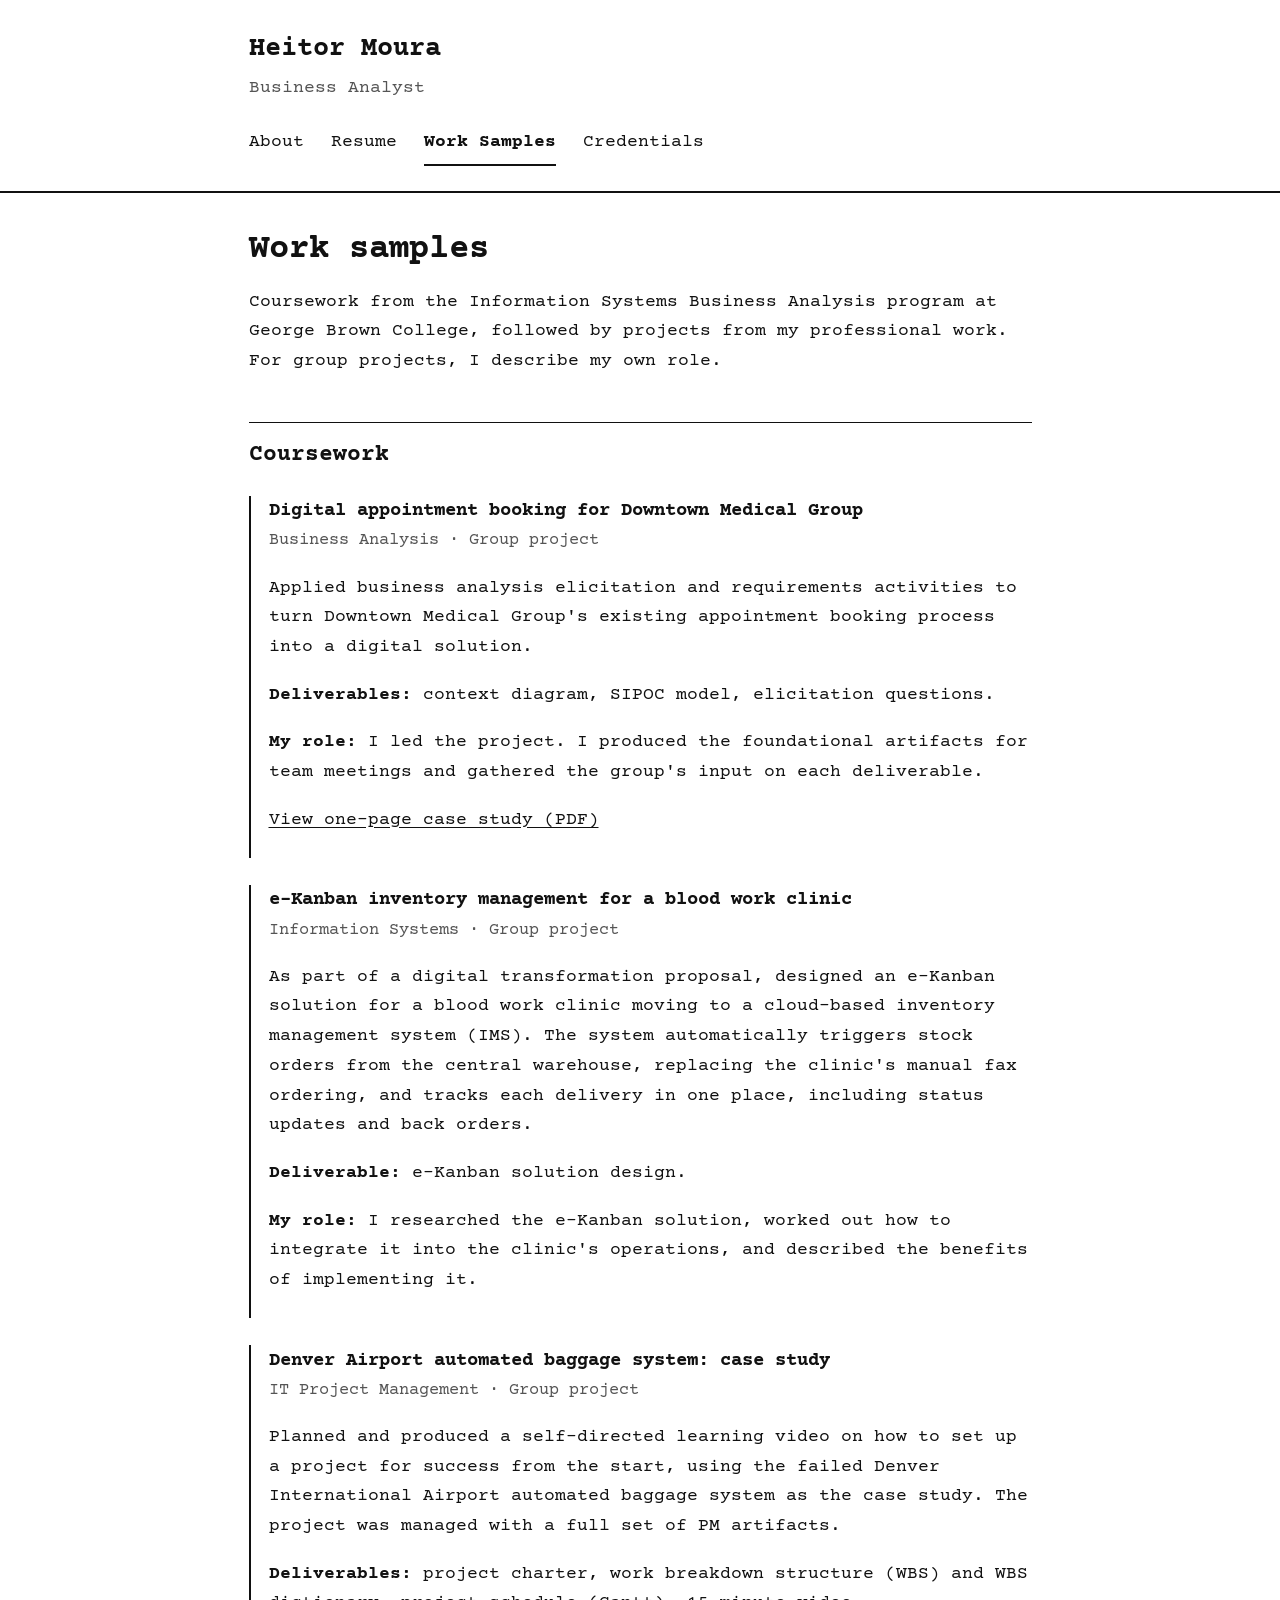
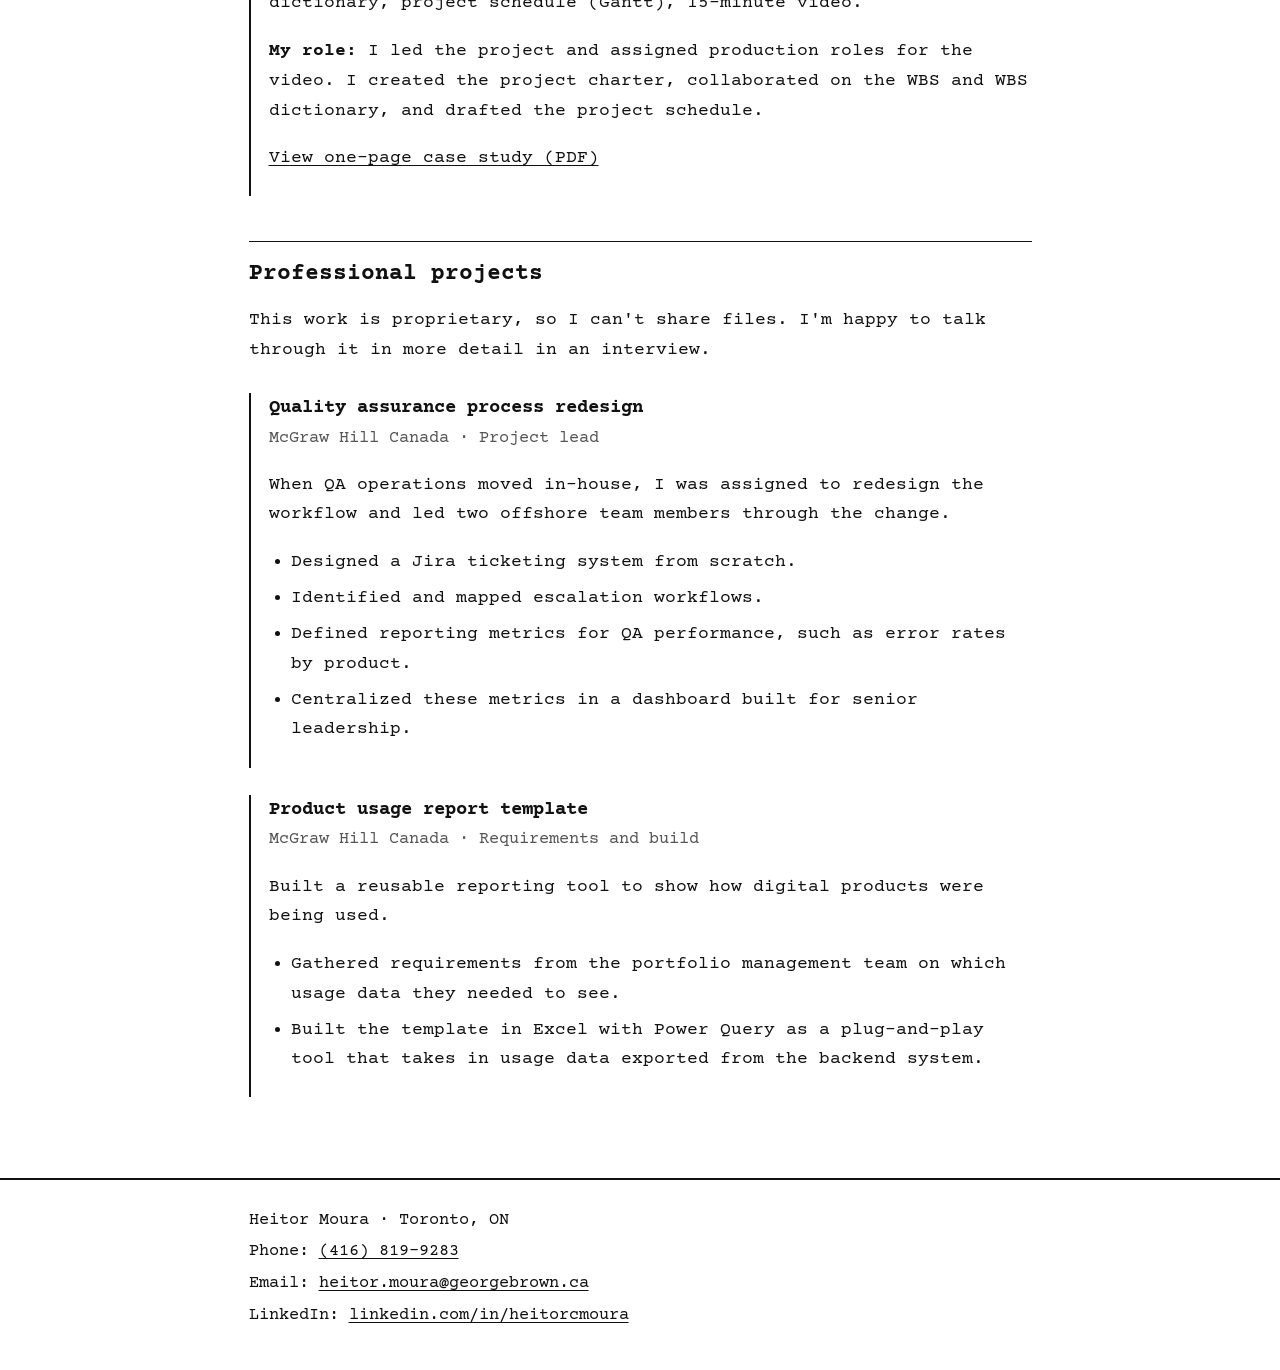
==== work.html @ b1bc829b "Add files via upload" ====
<!DOCTYPE html>
<html lang="en">
<head>
  <meta charset="utf-8">
  <meta name="viewport" content="width=device-width, initial-scale=1">
  <title>Work Samples | Heitor Moura</title>
  <meta name="description" content="Portfolio of Heitor Moura, business analyst: requirements, SQL, UAT and process design.">
  <link rel="preconnect" href="https://fonts.googleapis.com">
  <link rel="preconnect" href="https://fonts.gstatic.com" crossorigin>
  <link href="https://fonts.googleapis.com/css2?family=Courier+Prime:wght@400;700&display=swap" rel="stylesheet">
  <link rel="stylesheet" href="css/style.css">
</head>
<body>
  <a class="skip" href="#main">Skip to content</a>
  <header class="site">
    <div class="wrap">
      <a class="name" href="index.html">Heitor Moura</a>
      <p class="tagline">Business Analyst</p>
      <nav aria-label="Main">
        <ul>
        <li><a href="index.html">About</a></li>
        <li><a href="resume.html">Resume</a></li>
        <li><a href="work.html" aria-current="page">Work Samples</a></li>
        <li><a href="credentials.html">Credentials</a></li>
        </ul>
      </nav>
    </div>
  </header>

  <main id="main">
    <div class="wrap">

      <h1>Work samples</h1>
      <p>Coursework from the Information Systems Business Analysis program at George Brown College, followed by projects from my professional work. For group projects, I describe my own role.</p>

      <h2>Coursework</h2>

      <div class="entry">
        <h3>Digital appointment booking for Downtown Medical Group</h3>
        <p class="meta">Business Analysis &middot; Group project</p>
        <p>Applied business analysis elicitation and requirements activities to turn Downtown Medical Group's existing appointment booking process into a digital solution.</p>
        <p><strong>Deliverables:</strong> context diagram, SIPOC model, elicitation questions.</p>
        <p><strong>My role:</strong> I led the project. I produced the foundational artifacts for team meetings and gathered the group's input on each deliverable.</p>
        <p><a href="assets/sample-dmg-appointment-booking.pdf">View one-page case study (PDF)</a></p>
      </div>

      <div class="entry">
        <h3>e-Kanban inventory management for a blood work clinic</h3>
        <p class="meta">Information Systems &middot; Group project</p>
        <p>As part of a digital transformation proposal, designed an e-Kanban solution for a blood work clinic moving to a cloud-based inventory management system (IMS). The system automatically triggers stock orders from the central warehouse, replacing the clinic's manual fax ordering, and tracks each delivery in one place, including status updates and back orders.</p>
        <p><strong>Deliverable:</strong> e-Kanban solution design.</p>
        <p><strong>My role:</strong> I researched the e-Kanban solution, worked out how to integrate it into the clinic's operations, and described the benefits of implementing it.</p>
      </div>

      <div class="entry">
        <h3>Denver Airport automated baggage system: case study</h3>
        <p class="meta">IT Project Management &middot; Group project</p>
        <p>Planned and produced a self-directed learning video on how to set up a project for success from the start, using the failed Denver International Airport automated baggage system as the case study. The project was managed with a full set of PM artifacts.</p>
        <p><strong>Deliverables:</strong> project charter, work breakdown structure (WBS) and WBS dictionary, project schedule (Gantt), 15-minute video.</p>
        <p><strong>My role:</strong> I led the project and assigned production roles for the video. I created the project charter, collaborated on the WBS and WBS dictionary, and drafted the project schedule.</p>
        <p><a href="assets/sample-denver-airport.pdf">View one-page case study (PDF)</a></p>
      </div>

      <h2>Professional projects</h2>
      <p>This work is proprietary, so I can't share files. I'm happy to talk through it in more detail in an interview.</p>

      <div class="entry">
        <h3>Quality assurance process redesign</h3>
        <p class="meta">McGraw Hill Canada &middot; Project lead</p>
        <p>When QA operations moved in-house, I was assigned to redesign the workflow and led two offshore team members through the change.</p>
        <ul>
          <li>Designed a Jira ticketing system from scratch.</li>
          <li>Identified and mapped escalation workflows.</li>
          <li>Defined reporting metrics for QA performance, such as error rates by product.</li>
          <li>Centralized these metrics in a dashboard built for senior leadership.</li>
        </ul>
      </div>

      <div class="entry">
        <h3>Product usage report template</h3>
        <p class="meta">McGraw Hill Canada &middot; Requirements and build</p>
        <p>Built a reusable reporting tool to show how digital products were being used.</p>
        <ul>
          <li>Gathered requirements from the portfolio management team on which usage data they needed to see.</li>
          <li>Built the template in Excel with Power Query as a plug-and-play tool that takes in usage data exported from the backend system.</li>
        </ul>
      </div>

    </div>
  </main>

  <footer class="site">
    <div class="wrap">
      <p>Heitor Moura &middot; Toronto, ON</p>
      <p>Phone: <a href="tel:+14168199283">(416) 819-9283</a></p>
      <p>Email: <a href="mailto:heitor.moura@georgebrown.ca">heitor.moura@georgebrown.ca</a></p>
      <p>LinkedIn: <a href="https://www.linkedin.com/in/heitorcmoura/">linkedin.com/in/heitorcmoura</a></p>
    </div>
  </footer>
</body>
</html>
---- css/style.css ----
/* Heitor Moura — portfolio
   Plain on purpose: white page, black text, thin rules.
   Everything is set in Courier Prime, a Courier designed for screens,
   with Courier New as the fallback. */

:root {
  --ink: #111;
  --muted: #555;
  --rule: #111;
  --bg: #fff;
  --mono: "Courier Prime", "Courier New", Courier, monospace;
  --body: var(--mono);
  --width: 46rem;
}

* { box-sizing: border-box; }

html { font-size: 112.5%; } /* 18px base */

body {
  margin: 0;
  background: var(--bg);
  color: var(--ink);
  font-family: var(--body);
  line-height: 1.65;
}

/* Skip link for keyboard and screen-reader users */
.skip {
  position: absolute;
  left: -999px;
  top: 0;
  background: var(--ink);
  color: var(--bg);
  padding: .5rem 1rem;
  z-index: 10;
}
.skip:focus { left: 1rem; top: 1rem; }

.wrap {
  max-width: var(--width);
  margin: 0 auto;
  padding: 0 1.25rem;
}

/* Header + navigation */
header.site {
  border-bottom: 2px solid var(--rule);
  padding: 1.5rem 0 1rem;
}
.name {
  font-family: var(--mono);
  font-size: 1.5rem;
  font-weight: 700;
  color: var(--ink);
  text-decoration: none;
}
.tagline {
  font-family: var(--mono);
  margin: .15rem 0 1rem;
  color: var(--muted);
}
nav ul {
  list-style: none;
  margin: 0;
  padding: 0;
  display: flex;
  flex-wrap: wrap;
  gap: .25rem 1.5rem;
  font-family: var(--mono);
}
nav a {
  color: var(--ink);
  text-decoration: none;
  display: inline-block;
  padding: .35rem 0;
  border-bottom: 2px solid transparent;
}
nav a:hover { border-bottom-color: var(--ink); }
nav a[aria-current="page"] { border-bottom-color: var(--ink); font-weight: 700; }

/* Content */
main { padding: 2rem 0 3rem; }

h1, h2, h3 {
  font-family: var(--mono);
  line-height: 1.2;
  font-weight: 700;
}
h1 { font-size: 1.9rem; margin: 0 0 1rem; }
h2 {
  font-size: 1.3rem;
  margin: 2.5rem 0 .75rem;
  padding-top: 1rem;
  border-top: 1px solid var(--rule);
}
h3 { font-size: 1.05rem; margin: 1.5rem 0 .25rem; }

p, li { max-width: 70ch; }
ul { padding-left: 1.25rem; }
li { margin-bottom: .35rem; }

a { color: var(--ink); text-decoration: underline; text-underline-offset: 3px; }
a:hover { text-decoration-thickness: 2px; }

:focus-visible { outline: 3px solid var(--ink); outline-offset: 3px; }

.meta {
  font-family: var(--mono);
  color: var(--muted);
  margin: 0 0 .5rem;
  font-size: .95rem;
}

.lead { font-size: 1.15rem; }

/* Simple bordered button, e.g. "Download PDF" */
.button {
  display: inline-block;
  font-family: var(--mono);
  border: 2px solid var(--ink);
  padding: .5rem 1rem;
  text-decoration: none;
  margin: .25rem .5rem .25rem 0;
}
.button:hover { background: var(--ink); color: var(--bg); }

/* Entries on Work Samples / Credentials pages */
.entry {
  border-left: 2px solid var(--ink);
  padding: .25rem 0 .25rem 1rem;
  margin: 1.5rem 0;
}
.entry h3 { margin-top: 0; }

/* Two-column label/value list */
dl.facts { display: grid; grid-template-columns: max-content 1fr; gap: .35rem 1.25rem; }
dl.facts dt { font-family: var(--mono); font-weight: 700; }
dl.facts dd { margin: 0; }

/* Optional profile photo */
.photo { width: 160px; height: 160px; object-fit: cover; border: 1px solid var(--rule); }

/* PLACEHOLDERS — delete each one once you've filled it in.
   Dashed boxes make it easy to spot anything you've missed before submitting. */
.todo {
  border: 1px dashed var(--muted);
  padding: .1rem .4rem;
  color: var(--muted);
  font-family: var(--mono);
  font-size: .9rem;
}
div.todo { display: block; padding: .75rem 1rem; margin: 1rem 0; }

footer.site {
  border-top: 2px solid var(--rule);
  padding: 1.25rem 0 2rem;
  font-family: var(--mono);
  font-size: .95rem;
}
footer.site p { margin: .2rem 0; }

@media (max-width: 600px) {
  html { font-size: 106.25%; } /* 17px */
  h1 { font-size: 1.6rem; }
  dl.facts { grid-template-columns: 1fr; }
  dl.facts dd { margin-bottom: .5rem; }
}

@media print {
  nav, .skip, .button, .todo { display: none; }
  header.site, footer.site { border-color: #000; }
}
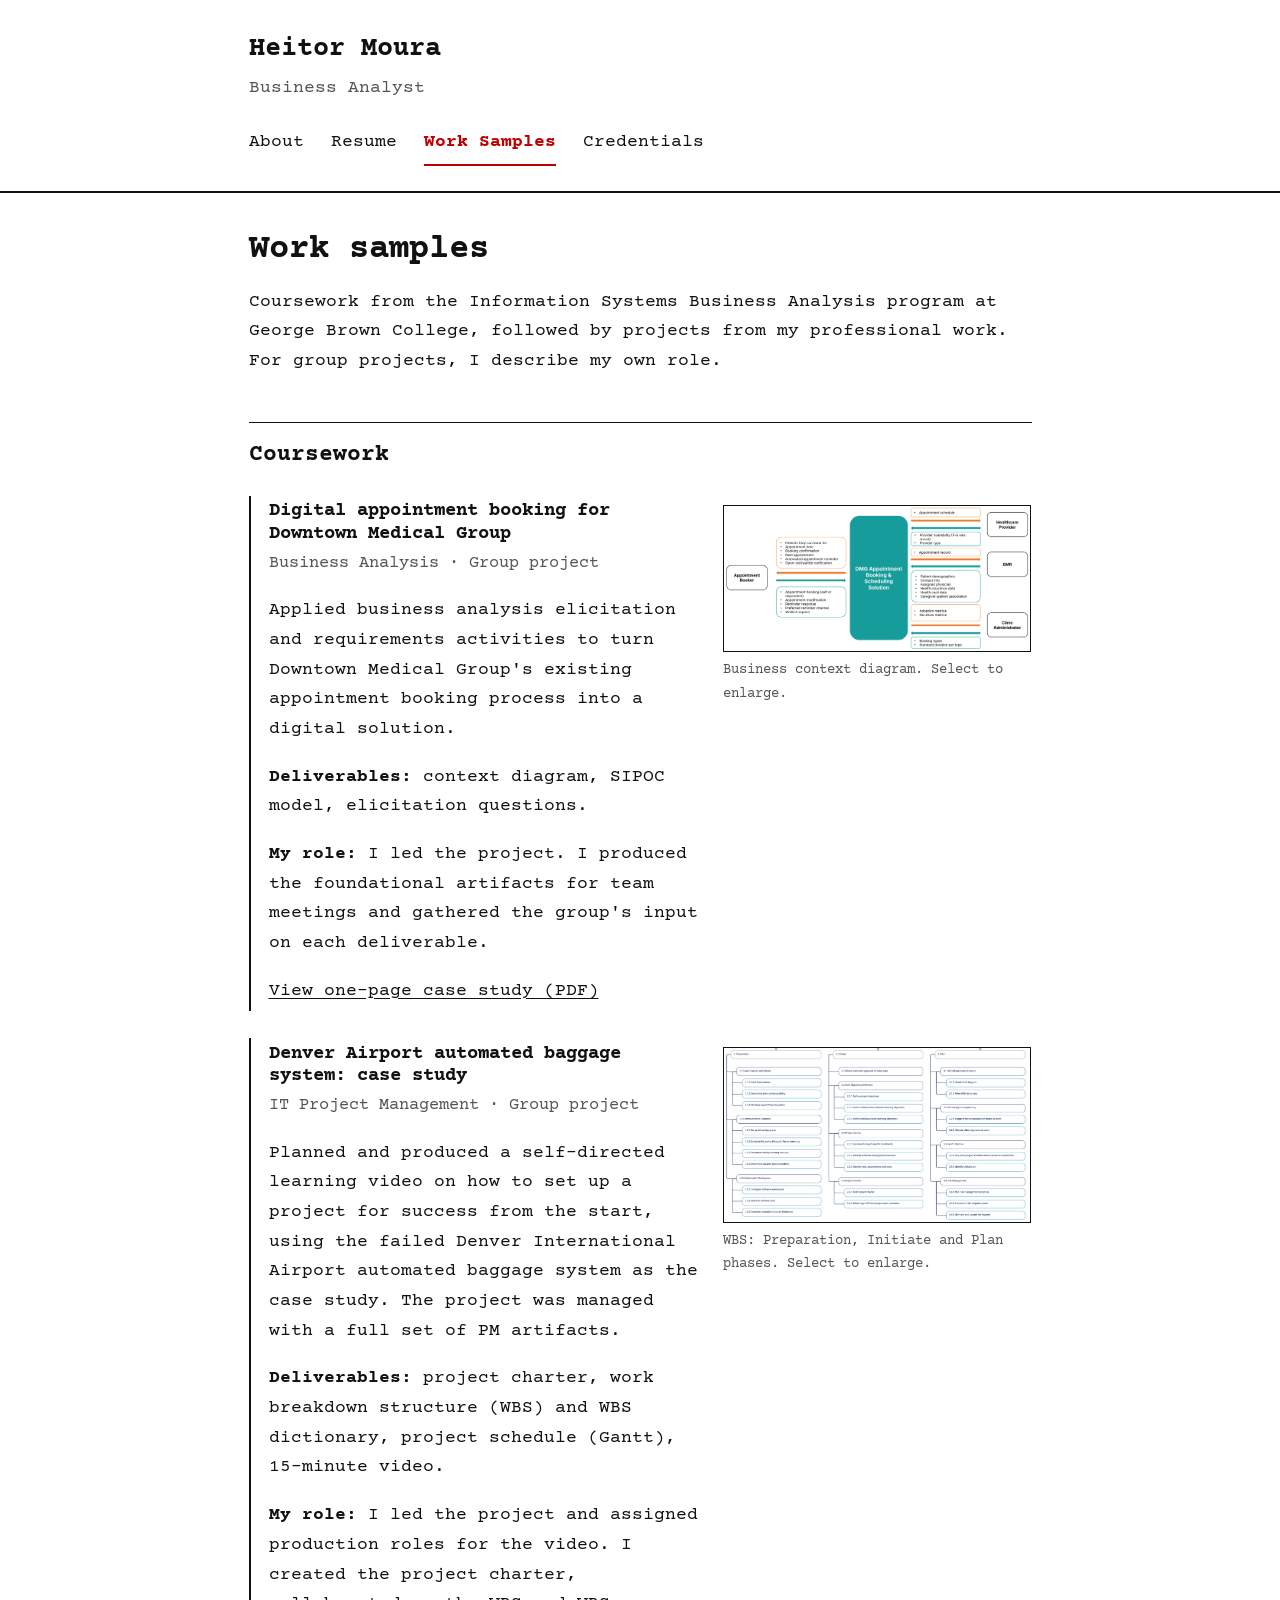
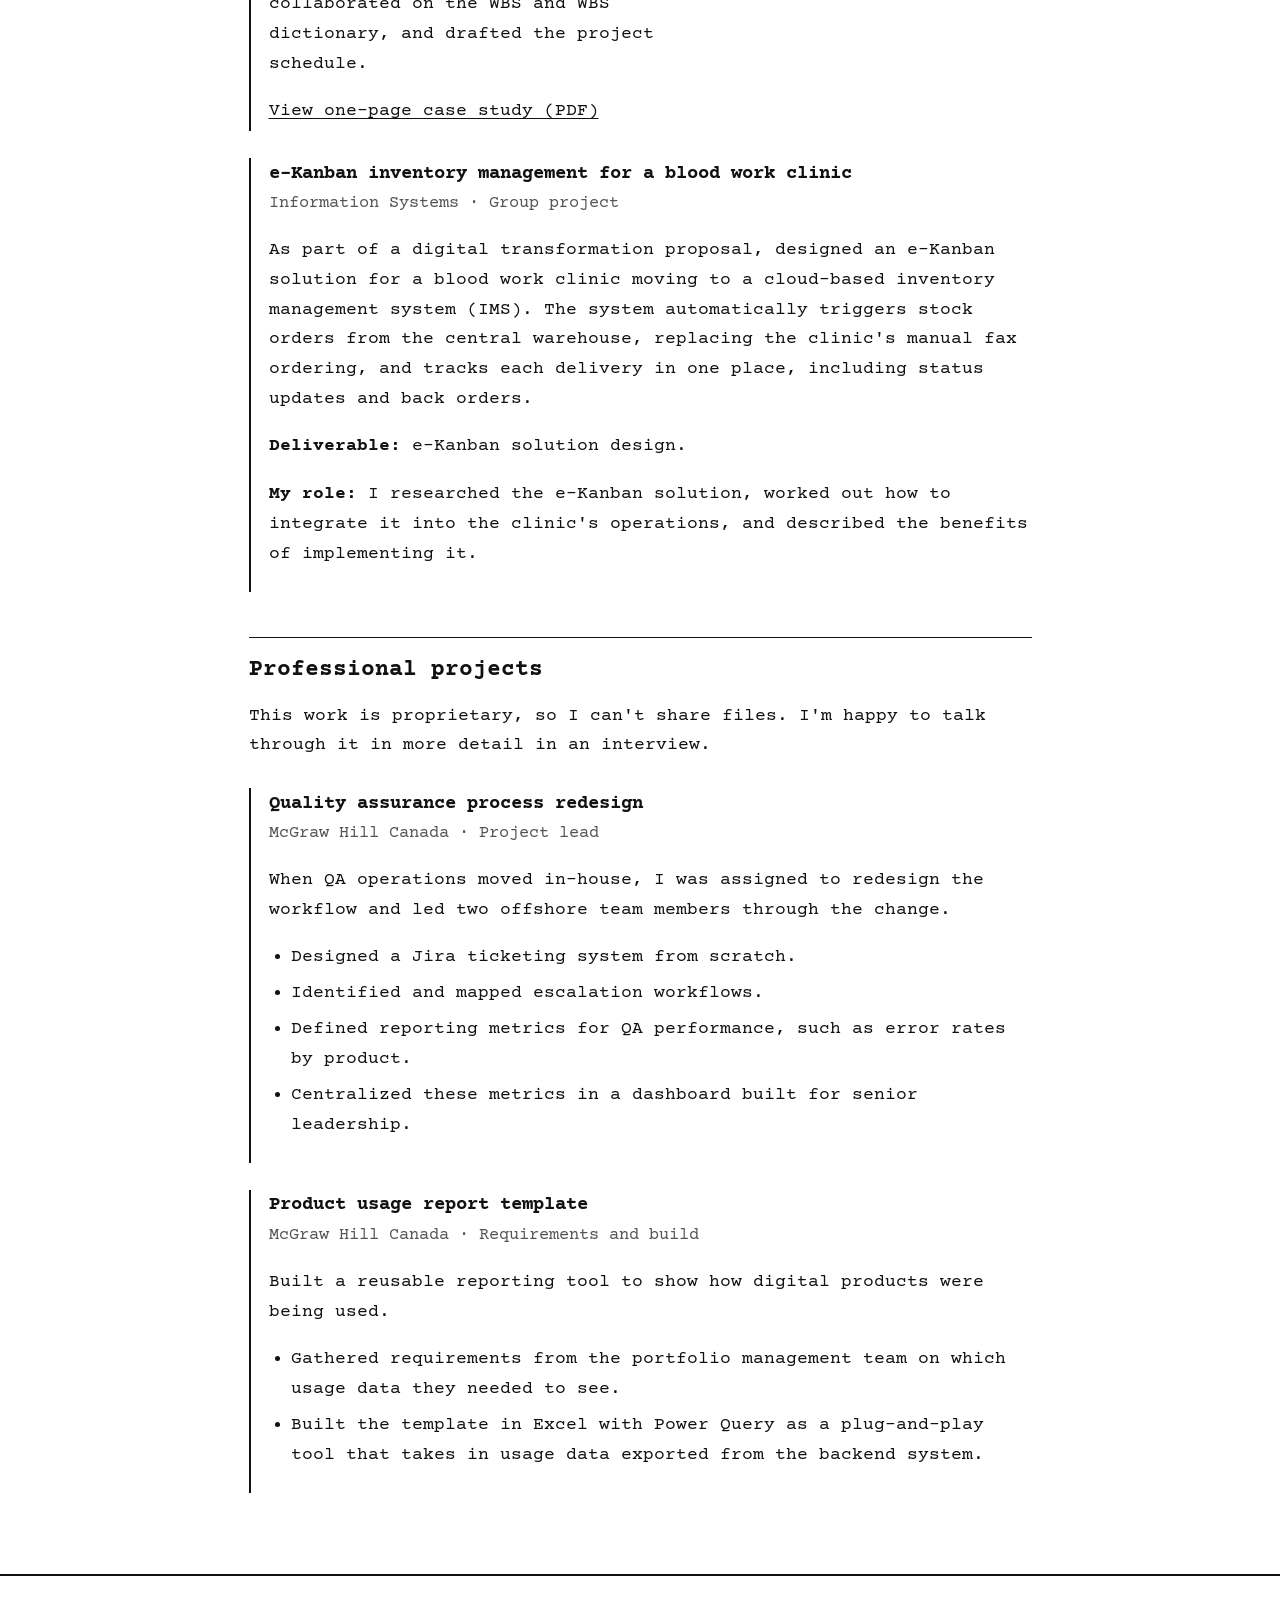
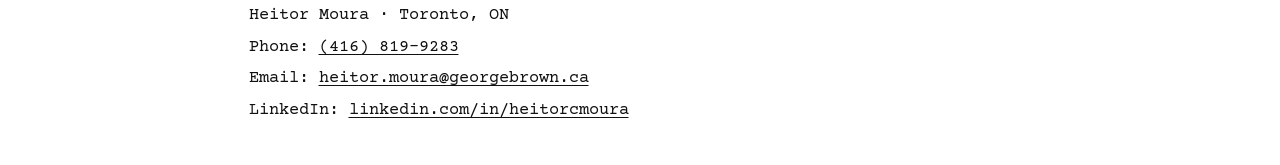
==== commit 6db510a8: "Add files via upload Updated style.css, new images" ====
--- a/work.html
+++ b/work.html
@@ -35,13 +35,35 @@
 
       <h2>Coursework</h2>
 
-      <div class="entry">
-        <h3>Digital appointment booking for Downtown Medical Group</h3>
-        <p class="meta">Business Analysis &middot; Group project</p>
-        <p>Applied business analysis elicitation and requirements activities to turn Downtown Medical Group's existing appointment booking process into a digital solution.</p>
-        <p><strong>Deliverables:</strong> context diagram, SIPOC model, elicitation questions.</p>
-        <p><strong>My role:</strong> I led the project. I produced the foundational artifacts for team meetings and gathered the group's input on each deliverable.</p>
-        <p><a href="assets/sample-dmg-appointment-booking.pdf">View one-page case study (PDF)</a></p>
+      <div class="entry has-figure">
+        <div class="entry-text">
+          <h3>Digital appointment booking for Downtown Medical Group</h3>
+          <p class="meta">Business Analysis &middot; Group project</p>
+          <p>Applied business analysis elicitation and requirements activities to turn Downtown Medical Group's existing appointment booking process into a digital solution.</p>
+          <p><strong>Deliverables:</strong> context diagram, SIPOC model, elicitation questions.</p>
+          <p><strong>My role:</strong> I led the project. I produced the foundational artifacts for team meetings and gathered the group's input on each deliverable.</p>
+          <p><a href="assets/sample-dmg-appointment-booking.pdf">View one-page case study (PDF)</a></p>
+        </div>
+        <figure class="sample">
+          <a href="assets/img-dmg-context-diagram.png"><img src="assets/img-dmg-context-diagram.png" alt="Business context diagram showing the appointment booking solution exchanging data with the appointment booker, healthcare provider, EMR and clinic administrator."></a>
+          <figcaption>Business context diagram. Select to enlarge.</figcaption>
+        </figure>
+      </div>
+
+
+      <div class="entry has-figure">
+        <div class="entry-text">
+          <h3>Denver Airport automated baggage system: case study</h3>
+          <p class="meta">IT Project Management &middot; Group project</p>
+          <p>Planned and produced a self-directed learning video on how to set up a project for success from the start, using the failed Denver International Airport automated baggage system as the case study. The project was managed with a full set of PM artifacts.</p>
+          <p><strong>Deliverables:</strong> project charter, work breakdown structure (WBS) and WBS dictionary, project schedule (Gantt), 15-minute video.</p>
+          <p><strong>My role:</strong> I led the project and assigned production roles for the video. I created the project charter, collaborated on the WBS and WBS dictionary, and drafted the project schedule.</p>
+          <p><a href="assets/sample-denver-airport.pdf">View one-page case study (PDF)</a></p>
+        </div>
+        <figure class="sample">
+          <a href="assets/img-denver-wbs.png"><img src="assets/img-denver-wbs.png" alt="Section of the work breakdown structure showing the Preparation, Initiate and Plan phases and their work packages."></a>
+          <figcaption>WBS: Preparation, Initiate and Plan phases. Select to enlarge.</figcaption>
+        </figure>
       </div>
 
       <div class="entry">
@@ -50,15 +72,6 @@
         <p>As part of a digital transformation proposal, designed an e-Kanban solution for a blood work clinic moving to a cloud-based inventory management system (IMS). The system automatically triggers stock orders from the central warehouse, replacing the clinic's manual fax ordering, and tracks each delivery in one place, including status updates and back orders.</p>
         <p><strong>Deliverable:</strong> e-Kanban solution design.</p>
         <p><strong>My role:</strong> I researched the e-Kanban solution, worked out how to integrate it into the clinic's operations, and described the benefits of implementing it.</p>
-      </div>
-
-      <div class="entry">
-        <h3>Denver Airport automated baggage system: case study</h3>
-        <p class="meta">IT Project Management &middot; Group project</p>
-        <p>Planned and produced a self-directed learning video on how to set up a project for success from the start, using the failed Denver International Airport automated baggage system as the case study. The project was managed with a full set of PM artifacts.</p>
-        <p><strong>Deliverables:</strong> project charter, work breakdown structure (WBS) and WBS dictionary, project schedule (Gantt), 15-minute video.</p>
-        <p><strong>My role:</strong> I led the project and assigned production roles for the video. I created the project charter, collaborated on the WBS and WBS dictionary, and drafted the project schedule.</p>
-        <p><a href="assets/sample-denver-airport.pdf">View one-page case study (PDF)</a></p>
       </div>
 
       <h2>Professional projects</h2>
--- a/css/style.css
+++ b/css/style.css
@@ -7,6 +7,7 @@
   --ink: #111;
   --muted: #555;
   --rule: #111;
+  --accent: #c00000; /* link highlight red: 6.6:1 contrast on white */
   --bg: #fff;
   --mono: "Courier Prime", "Courier New", Courier, monospace;
   --body: var(--mono);
@@ -76,8 +77,8 @@
   padding: .35rem 0;
   border-bottom: 2px solid transparent;
 }
-nav a:hover { border-bottom-color: var(--ink); }
-nav a[aria-current="page"] { border-bottom-color: var(--ink); font-weight: 700; }
+nav a:hover, nav a:focus-visible { color: var(--accent); border-bottom-color: var(--accent); }
+nav a[aria-current="page"] { color: var(--accent); border-bottom-color: var(--accent); font-weight: 700; }
 
 /* Content */
 main { padding: 2rem 0 3rem; }
@@ -101,7 +102,7 @@
 li { margin-bottom: .35rem; }
 
 a { color: var(--ink); text-decoration: underline; text-underline-offset: 3px; }
-a:hover { text-decoration-thickness: 2px; }
+a:hover, a:focus-visible { color: var(--accent); text-decoration-thickness: 2px; }
 
 :focus-visible { outline: 3px solid var(--ink); outline-offset: 3px; }
 
@@ -123,7 +124,7 @@
   text-decoration: none;
   margin: .25rem .5rem .25rem 0;
 }
-.button:hover { background: var(--ink); color: var(--bg); }
+.button:hover, .button:focus-visible { background: var(--accent); border-color: var(--accent); color: var(--bg); }
 
 /* Entries on Work Samples / Credentials pages */
 .entry {
@@ -161,6 +162,9 @@
 footer.site p { margin: .2rem 0; }
 
 @media (max-width: 600px) {
+  /* Keep the four nav links on one row on phones */
+  nav ul { flex-wrap: nowrap; justify-content: space-between; gap: .5rem; font-size: .78rem; letter-spacing: -.02em; }
+  nav a { padding: .6rem 0; white-space: nowrap; }
   html { font-size: 106.25%; } /* 17px */
   h1 { font-size: 1.6rem; }
   dl.facts { grid-template-columns: 1fr; }
@@ -171,3 +175,14 @@
   nav, .skip, .button, .todo { display: none; }
   header.site, footer.site { border-color: #000; }
 }
+
+/* Work samples with an image beside the description */
+.entry.has-figure { display: grid; grid-template-columns: minmax(0, 1.4fr) minmax(0, 1fr); gap: 1.25rem; align-items: start; }
+.entry-text > :last-child { margin-bottom: 0; }
+figure.sample { margin: .25rem 0 0; }
+figure.sample img { width: 100%; height: auto; display: block; border: 1px solid var(--rule); }
+figure.sample a:hover img, figure.sample a:focus-visible img { border-color: var(--accent); }
+figure.sample figcaption { color: var(--muted); font-size: .8rem; margin-top: .35rem; }
+@media (max-width: 700px) {
+  .entry.has-figure { grid-template-columns: 1fr; }
+}
